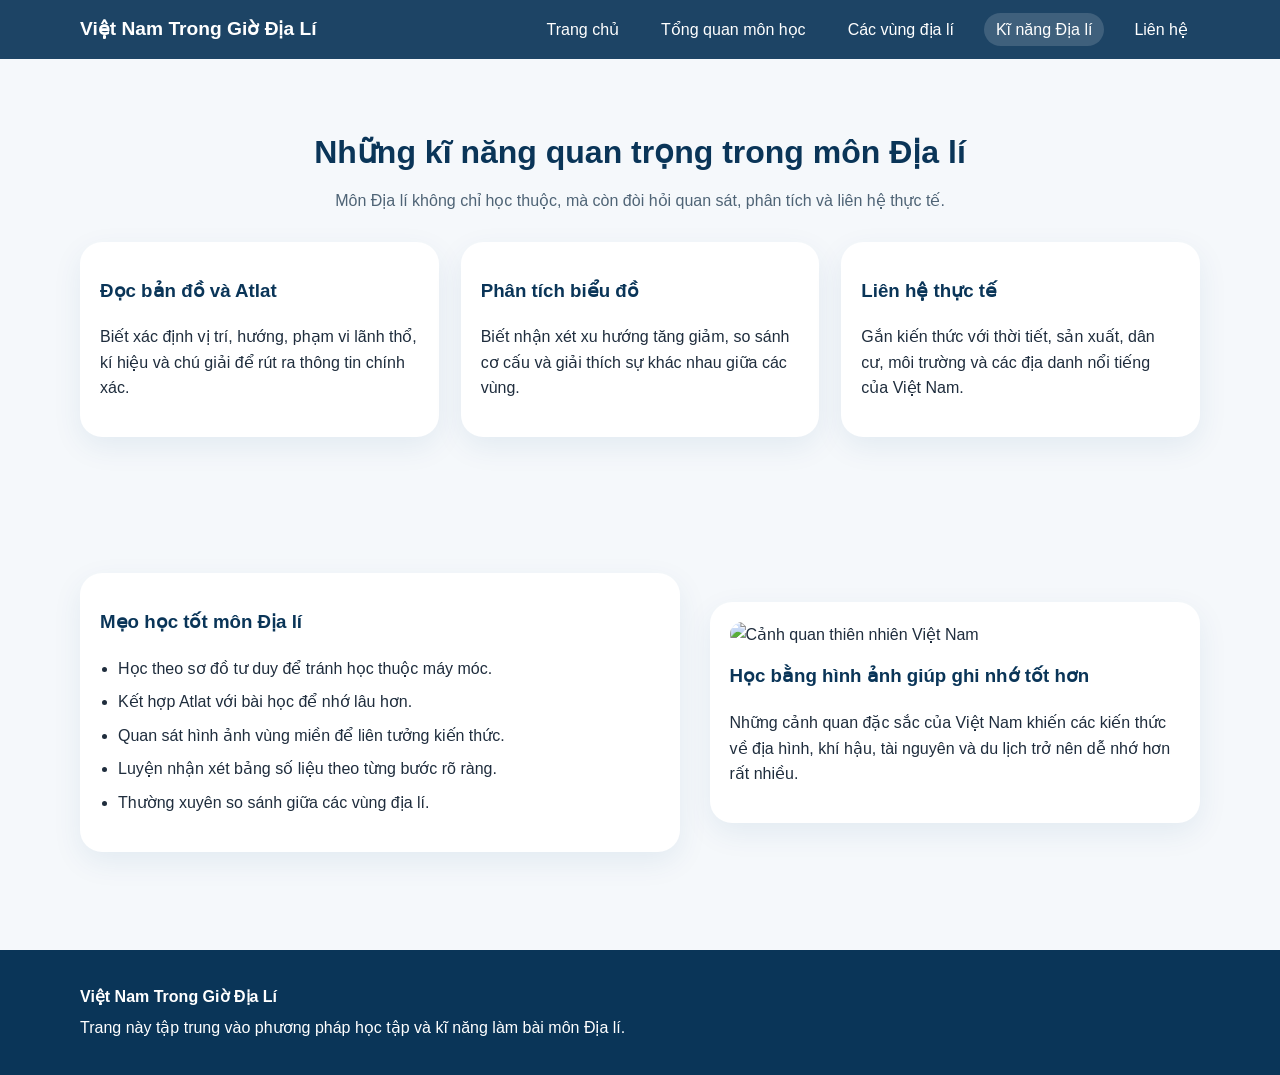
==== ky-nang.html @ 9941c91f "update" ====
<!DOCTYPE html>
<html lang="vi">
<head>
  <meta charset="UTF-8">
  <meta name="viewport" content="width=device-width, initial-scale=1.0">
  <title>Kĩ năng học Địa lí</title>
  <link rel="stylesheet" href="style.css">
</head>
<body>
  <header>
    <div class="container navbar">
      <div class="logo">Việt Nam Trong Giờ Địa Lí</div>
      <nav>
        <ul>
          <li><a href="index.html">Trang chủ</a></li>
          <li><a href="tong-quan.html">Tổng quan môn học</a></li>
          <li><a href="vung-dia-ly.html">Các vùng địa lí</a></li>
          <li><a class="active" href="ky-nang.html">Kĩ năng Địa lí</a></li>
          <li><a href="lien-he.html">Liên hệ</a></li>
        </ul>
      </nav>
    </div>
  </header>

  <section>
    <div class="container">
      <div class="section-title">
        <h2>Những kĩ năng quan trọng trong môn Địa lí</h2>
        <p>Môn Địa lí không chỉ học thuộc, mà còn đòi hỏi quan sát, phân tích và liên hệ thực tế.</p>
      </div>
      <div class="grid cards-3">
        <div class="card">
          <h3>Đọc bản đồ và Atlat</h3>
          <p>Biết xác định vị trí, hướng, phạm vi lãnh thổ, kí hiệu và chú giải để rút ra thông tin chính xác.</p>
        </div>
        <div class="card">
          <h3>Phân tích biểu đồ</h3>
          <p>Biết nhận xét xu hướng tăng giảm, so sánh cơ cấu và giải thích sự khác nhau giữa các vùng.</p>
        </div>
        <div class="card">
          <h3>Liên hệ thực tế</h3>
          <p>Gắn kiến thức với thời tiết, sản xuất, dân cư, môi trường và các địa danh nổi tiếng của Việt Nam.</p>
        </div>
      </div>
    </div>
  </section>

  <section>
    <div class="container split">
      <div class="card">
        <h3>Mẹo học tốt môn Địa lí</h3>
        <ul class="list-check">
          <li>Học theo sơ đồ tư duy để tránh học thuộc máy móc.</li>
          <li>Kết hợp Atlat với bài học để nhớ lâu hơn.</li>
          <li>Quan sát hình ảnh vùng miền để liên tưởng kiến thức.</li>
          <li>Luyện nhận xét bảng số liệu theo từng bước rõ ràng.</li>
          <li>Thường xuyên so sánh giữa các vùng địa lí.</li>
        </ul>
      </div>
      <div class="card">
        <img src="https://vietnam.travel/sites/default/files/inline-images/pn.jpg" alt="Cảnh quan thiên nhiên Việt Nam">
        <h3>Học bằng hình ảnh giúp ghi nhớ tốt hơn</h3>
        <p>Những cảnh quan đặc sắc của Việt Nam khiến các kiến thức về địa hình, khí hậu, tài nguyên và du lịch trở nên dễ nhớ hơn rất nhiều.</p>
      </div>
    </div>
  </section>

  <footer>
    <div class="container">
      <p><strong>Việt Nam Trong Giờ Địa Lí</strong></p>
      <p>Trang này tập trung vào phương pháp học tập và kĩ năng làm bài môn Địa lí.</p>
    </div>
  </footer>
</body>
</html>
---- style.css ----
:root {
  --primary: #0f4c81;
  --primary-dark: #0a3558;
  --accent: #f0a500;
  --bg: #f5f8fb;
  --text: #1f2d3d;
  --white: #ffffff;
  --soft: #e7eef5;
}
* { box-sizing: border-box; }
html { scroll-behavior: smooth; }
body {
  margin: 0;
  font-family: Arial, Helvetica, sans-serif;
  color: var(--text);
  background: var(--bg);
  line-height: 1.6;
}
a { color: inherit; text-decoration: none; }
img { max-width: 100%; display: block; border-radius: 18px; }
.container { width: min(1120px, 92%); margin: auto; }
header {
  position: sticky; top: 0; z-index: 50;
  background: rgba(10, 53, 88, 0.92);
  backdrop-filter: blur(8px);
}
.navbar {
  display: flex; justify-content: space-between; align-items: center;
  padding: 14px 0;
}
.logo {
  font-size: 1.2rem; font-weight: bold; color: var(--white);
}
nav ul {
  list-style: none; margin: 0; padding: 0; display: flex; gap: 18px; flex-wrap: wrap;
}
nav a {
  color: var(--white); padding: 8px 12px; border-radius: 999px;
}
nav a:hover, nav a.active { background: rgba(255,255,255,0.15); }
.hero {
  min-height: 82vh;
  color: var(--white);
  display: flex; align-items: center;
  background:
    linear-gradient(rgba(7,25,44,0.55), rgba(7,25,44,0.55)),
    url('https://www.paradisevietnam.com/public/backend/uploads/images/what-about-ha-long-bay-4.jpg') center/cover no-repeat;
}
.hero-content { max-width: 720px; }
.hero h1 { font-size: clamp(2.1rem, 5vw, 4rem); margin: 0 0 12px; }
.hero p { font-size: 1.08rem; margin-bottom: 20px; }
.btn {
  display: inline-block; background: var(--accent); color: #142433; font-weight: bold;
  padding: 12px 18px; border-radius: 999px; margin-right: 10px;
}
.btn.outline { background: transparent; color: var(--white); border: 1px solid rgba(255,255,255,0.7); }
section { padding: 68px 0; }
.section-title {
  text-align: center; margin-bottom: 28px;
}
.section-title h2 { margin: 0 0 10px; font-size: 2rem; color: var(--primary-dark); }
.section-title p { margin: 0 auto; max-width: 760px; color: #4f6476; }
.grid {
  display: grid; gap: 22px;
}
.cards-3 { grid-template-columns: repeat(auto-fit, minmax(240px, 1fr)); }
.cards-2 { grid-template-columns: repeat(auto-fit, minmax(300px, 1fr)); }
.card {
  background: var(--white); border-radius: 22px; padding: 20px;
  box-shadow: 0 10px 30px rgba(15, 76, 129, 0.08);
}
.card h3 { margin-top: 14px; color: var(--primary-dark); }
.badge {
  display: inline-block; background: var(--soft); color: var(--primary);
  padding: 6px 10px; border-radius: 999px; font-size: 0.9rem; font-weight: bold;
}
.split {
  display: grid; grid-template-columns: 1.1fr 0.9fr; gap: 30px; align-items: center;
}
.list-check { padding-left: 18px; }
.list-check li { margin-bottom: 8px; }
.table-wrap { overflow-x: auto; }
table {
  width: 100%; border-collapse: collapse; background: var(--white);
  border-radius: 16px; overflow: hidden;
  box-shadow: 0 10px 30px rgba(15, 76, 129, 0.08);
}
th, td { padding: 14px; text-align: left; border-bottom: 1px solid #e8eef4; }
th { background: var(--primary); color: var(--white); }
tr:hover td { background: #f9fbfd; }
.gallery img { height: 220px; width: 100%; object-fit: cover; }
.video-box iframe {
  width: 100%; min-height: 360px; border: 0; border-radius: 22px;
  box-shadow: 0 10px 30px rgba(15, 76, 129, 0.12);
}
form {
  background: var(--white); padding: 22px; border-radius: 22px;
  box-shadow: 0 10px 30px rgba(15, 76, 129, 0.08);
}
label { display: block; margin: 12px 0 6px; font-weight: bold; }
input, textarea, select {
  width: 100%; padding: 12px 14px; border-radius: 12px; border: 1px solid #c9d6e2;
  font: inherit;
}
textarea { min-height: 120px; resize: vertical; }
button {
  margin-top: 14px; background: var(--primary); color: var(--white); border: none;
  padding: 12px 18px; border-radius: 12px; cursor: pointer;
}
footer {
  background: var(--primary-dark); color: var(--white); padding: 28px 0; margin-top: 30px;
}
footer p { margin: 6px 0; }
.note {
  background: #fff9ea; border-left: 6px solid var(--accent); padding: 14px 16px; border-radius: 12px;
}
@media (max-width: 800px) {
  .split { grid-template-columns: 1fr; }
  .hero { min-height: 72vh; }
  nav ul { gap: 8px; justify-content: flex-end; }
  .video-box iframe { min-height: 240px; }
}
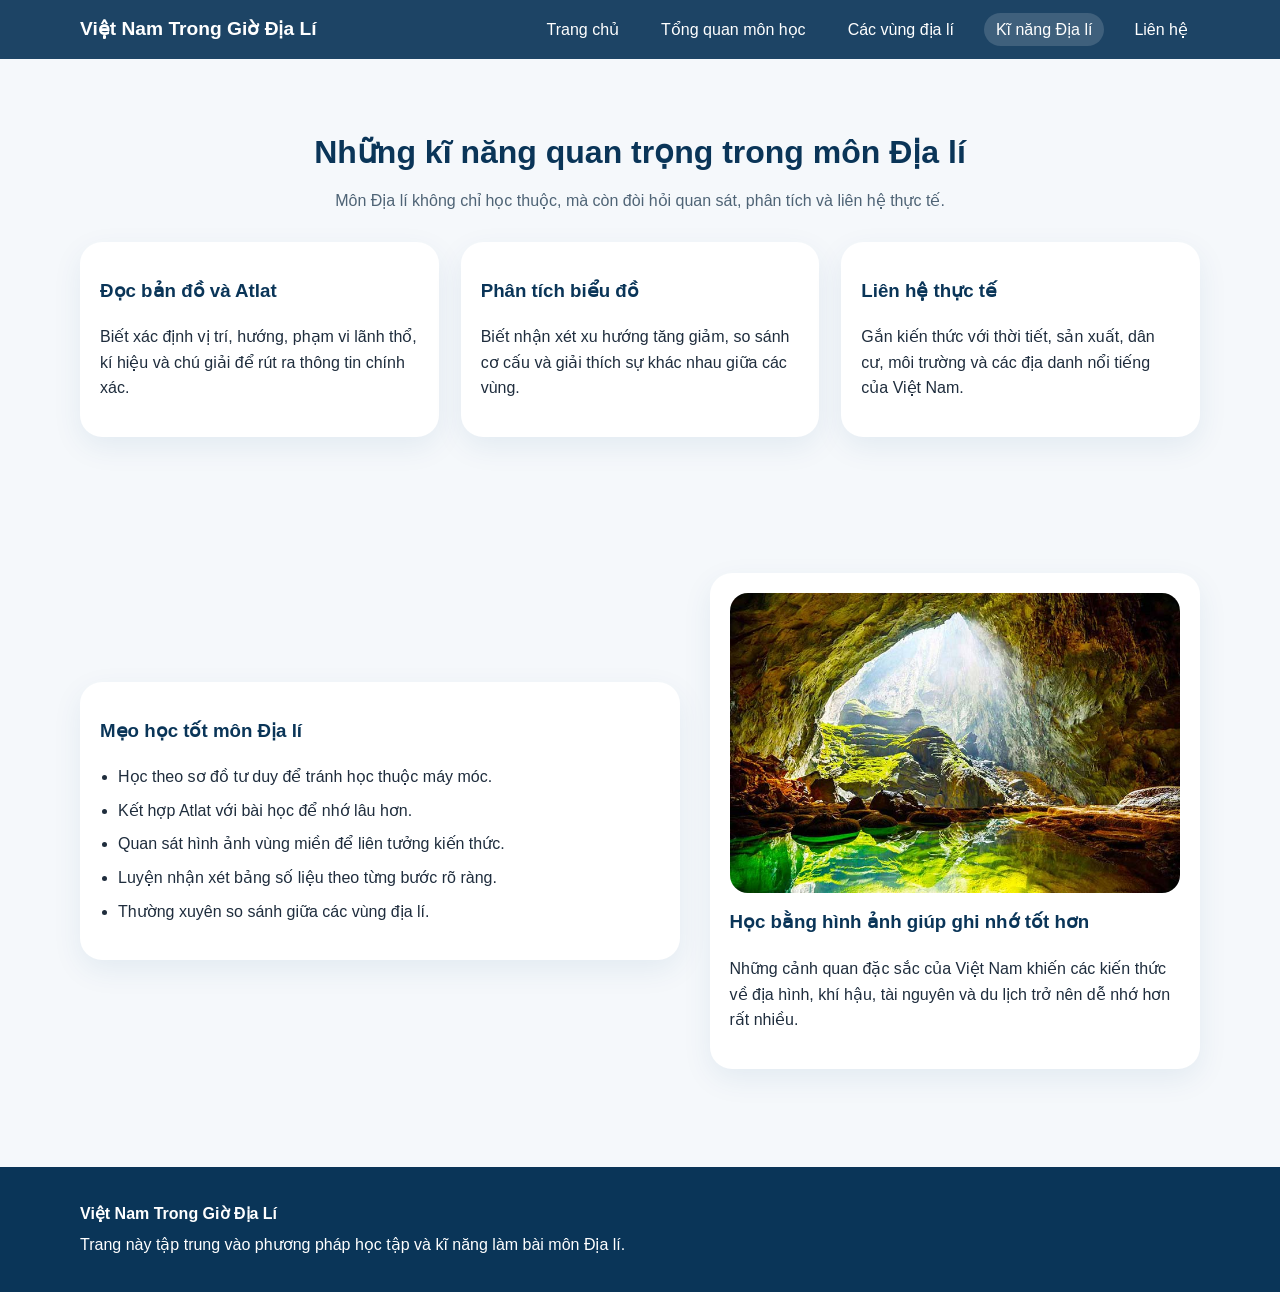
==== commit 1b2ff4eb: "update1" ====
--- a/ky-nang.html
+++ b/ky-nang.html
@@ -58,7 +58,7 @@
         </ul>
       </div>
       <div class="card">
-        <img src="https://vietnam.travel/sites/default/files/inline-images/pn.jpg" alt="Cảnh quan thiên nhiên Việt Nam">
+        <img src="SRC/pn.jpg" alt="Cảnh quan thiên nhiên Việt Nam">
         <h3>Học bằng hình ảnh giúp ghi nhớ tốt hơn</h3>
         <p>Những cảnh quan đặc sắc của Việt Nam khiến các kiến thức về địa hình, khí hậu, tài nguyên và du lịch trở nên dễ nhớ hơn rất nhiều.</p>
       </div>
--- a/style.css
+++ b/style.css
@@ -44,7 +44,7 @@
   display: flex; align-items: center;
   background:
     linear-gradient(rgba(7,25,44,0.55), rgba(7,25,44,0.55)),
-    url('https://www.paradisevietnam.com/public/backend/uploads/images/what-about-ha-long-bay-4.jpg') center/cover no-repeat;
+    url('SRC/what-about-ha-long-bay-4.jpg') center/cover no-repeat;
 }
 .hero-content { max-width: 720px; }
 .hero h1 { font-size: clamp(2.1rem, 5vw, 4rem); margin: 0 0 12px; }
@@ -89,9 +89,45 @@
 th { background: var(--primary); color: var(--white); }
 tr:hover td { background: #f9fbfd; }
 .gallery img { height: 220px; width: 100%; object-fit: cover; }
-.video-box iframe {
+.video-box iframe,
+.video-box video {
   width: 100%; min-height: 360px; border: 0; border-radius: 22px;
   box-shadow: 0 10px 30px rgba(15, 76, 129, 0.12);
+}
+.team-section {
+  padding: 40px 0;
+  background: linear-gradient(135deg, var(--soft) 0%, var(--bg) 100%);
+}
+.team-card {
+  background: var(--white); border-radius: 22px; padding: 28px;
+  box-shadow: 0 10px 30px rgba(15, 76, 129, 0.1);
+  max-width: 600px; margin: auto;
+}
+.team-header {
+  display: flex; justify-content: space-between; align-items: center;
+  margin-bottom: 20px; padding-bottom: 16px;
+  border-bottom: 2px solid var(--soft);
+}
+.team-header h3 {
+  margin: 0; color: var(--primary-dark); font-size: 1.5rem;
+}
+.team-badge {
+  background: var(--primary); color: var(--white);
+  padding: 8px 16px; border-radius: 999px; font-weight: bold;
+}
+.team-content {
+  text-align: center;
+}
+.team-class {
+  font-size: 1.1rem; color: var(--text); margin-bottom: 18px;
+}
+.team-members {
+  display: flex; flex-wrap: wrap; gap: 10px; justify-content: center;
+}
+.member {
+  background: var(--soft); color: var(--primary);
+  padding: 10px 18px; border-radius: 999px; font-weight: 500;
+  display: inline-block;
 }
 form {
   background: var(--white); padding: 22px; border-radius: 22px;
